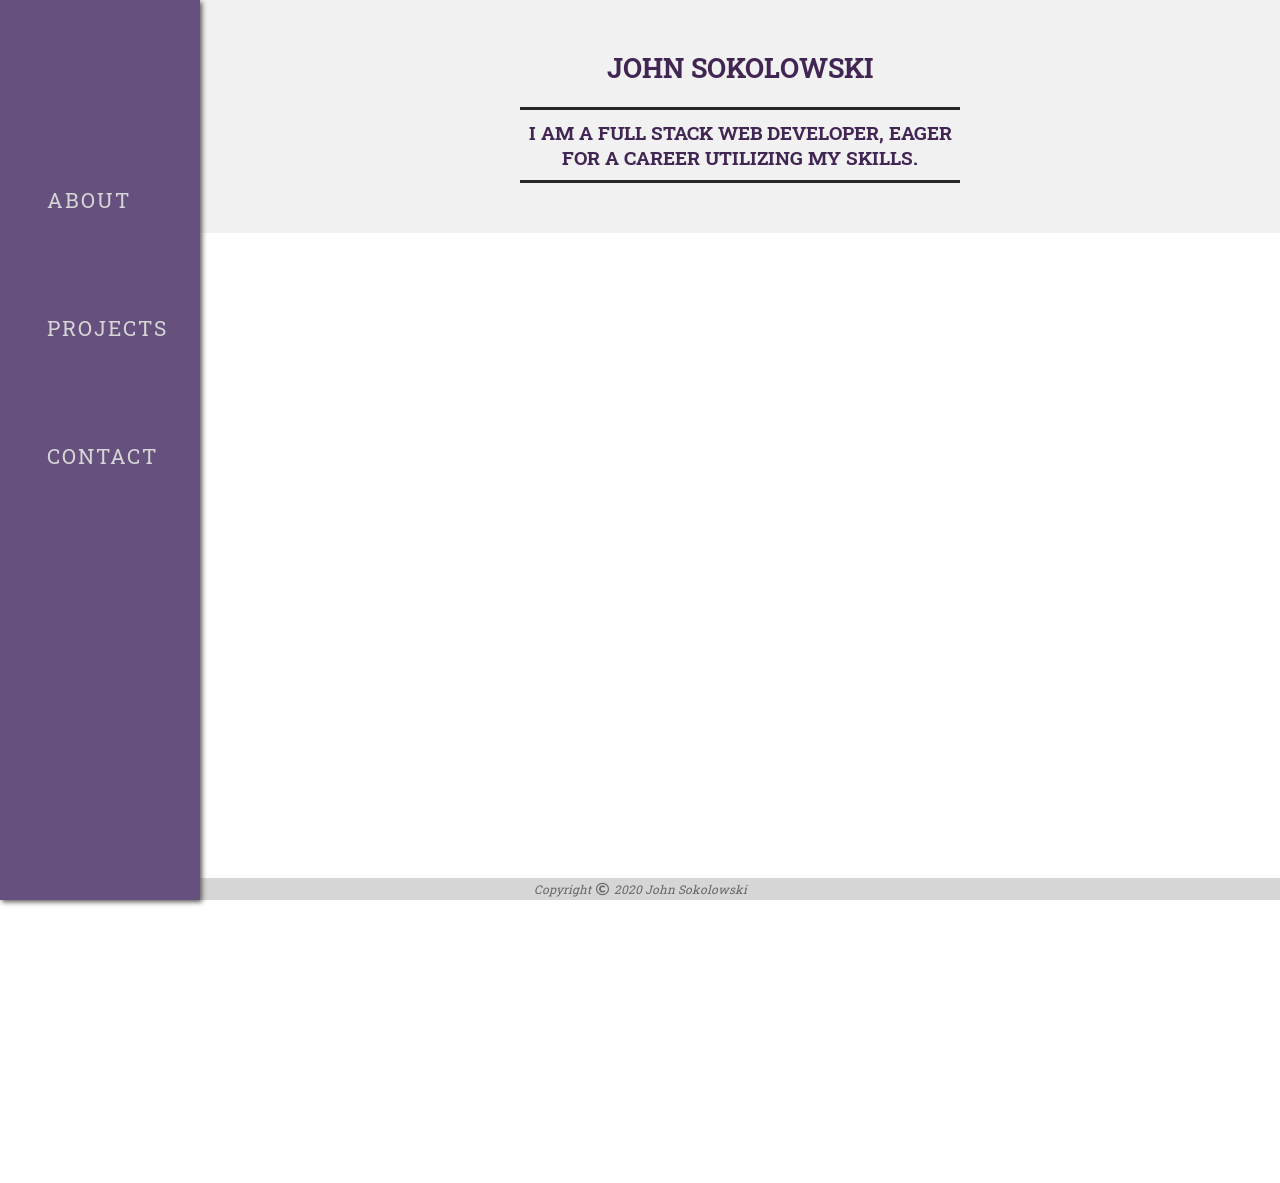
==== index.html @ 714c9d9a "fixed spelling error" ====
<!DOCTYPE html>
<html lang="en">
    <head>
        <title>Portfolio</title>
        <meta name="description" content="Online Portfolio for John Sokolowski">
        <meta name="viewport" content="width=device-width, initial-scale=1.0, maximum-scale=1.0, user-scalable=0">
        <link rel="stylesheet" type="text/css" href="main.css">
        <link href="https://fonts.googleapis.com/css?family=Roboto+Slab&display=swap" rel="stylesheet">
        <link rel='stylesheet' href='https://use.fontawesome.com/releases/v5.7.0/css/all.css' integrity='sha384-lZN37f5QGtY3VHgisS14W3ExzMWZxybE1SJSEsQp9S+oqd12jhcu+A56Ebc1zFSJ' crossorigin='anonymous'>
        <link rel="apple-touch-icon" sizes="180x180" href="./image/apple-touch-icon.png?v=OmKOA2GEWY">
        <link rel="icon" type="image/png" sizes="32x32" href="./image/favicon-32x32.png?v=OmKOA2GEWY">
        <link rel="icon" type="image/png" sizes="16x16" href="./image/favicon-16x16.png?v=OmKOA2GEWY">
        <link rel="manifest" href="./image/site.webmanifest?v=OmKOA2GEWY">
        <link rel="mask-icon" href="./image/safari-pinned-tab.svg?v=OmKOA2GEWY" color="#4d236c">
        <link rel="shortcut icon" href="./image/favicon.ico?v=OmKOA2GEWY">
        
        <meta name="msapplication-TileColor" content="#4d236c">
        <script src="https://code.jquery.com/jquery-3.4.1.min.js"></script>
        <script src="script.js"></script>
    </head>

    <body>
        <nav class="navList">
                <ul>
                   <li><a href="javascript:;" id="about">About</a></li>
                    <li><a href="javascript:;" id="projects">Projects</a></li>
                    <li><a href="javascript:;" id="contact">Contact</a></li>
                </ul>
            </nav>
        <div class="graySpace"></div>             
        <section class="header">
        <header class="headerContent">
            <h1 class="name">John Sokolowski </h1>
            <div class="headOutline">
            <span class="headline">I am a full stack web developer, eager for a career utilizing my skills.</span>
            </div>   
        </header>
    </section>

    
        <main class="displayedContent">
            <section class="about">
                <p>
                        My name is John, and I am based out of Missouri. 
                </p>
            
                <p>My favorite part of web development is the styling, because I enjoy creating a pleasing aesthetic. I also look forward to collaborating on a team with other web developers so that I can learn from them and create even better projects.
                </p>
                    
                <p>
                    Outside of coding, I enjoy reading, creative writing, playing video games, listening to music, and spending time with my friends. In addition to being a programmer, I hope
                    to also one day be a published author. 
                </p>
                
                <p>
                    I have recently started <a class="blogLink" href="https://john-sokolowski.weebly.com/" target="_blank">a new blog</a>, if that interests you.
                </p>
            </section>
    
        </main>

        <div class="space"></div>
        <footer class="footer">Copyright <i class="far fa-copyright"></i>2020 John Sokolowski</footer>
    </body>
</html>
---- main.css ----
*{
    box-sizing: border-box;

}

body{
    margin: 0px;
}

.blogLink{
    color: rgb(63, 35, 82);
    font-weight: bold;
    text-decoration: none;
}
.blogLink:hover{
    text-decoration: underline;
}

footer{
    display: flex;
    justify-content: center;
    font-family: 'Roboto Slab', sans-serif;
    font-size: 9pt;
    color: rgb(104, 104, 104);
    font-style: italic;
}

.footer{
    position: fixed;
    bottom: 0;
    background-color: rgb(214, 214, 214);
    width: 100%;
    padding: 3px;
    
    
}

.fa-copyright{
    color: rgb(104, 104, 104);
    font-size: 10pt;
    padding-right: 5px;
    padding-left: 5px;
    padding-top: 2px;
    
}
.fa-copyright:hover{
    color: rgb(104, 104, 104);
}

.about{
    line-height: 160%;
}

.space{
    height: 100px;
}

i{
    font-size: 32px;
   color: rgb(63, 35, 82);
    
}
i a{
    text-align: center;
    
}
i:hover{
    color: rgb(101, 80, 126);
}

.contact{
    margin-bottom: 55px;
    line-height: 140%;
}

.icons{
   margin-left: 50px;
   margin-top: 20px;
    
}

.contactForm{
    margin-top: 30px;
    padding-top: 30px;
    padding-left: 20px;
    width: 300px;
    margin-left: auto;
    margin-right: auto;
    text-align: initial;
    background-color: rgb(101, 80, 126);
    border: none;
    box-shadow: 2px 2px 5px rgb(88, 88, 88);
    -webkit-box-shadow: 2px 2px 5px rgb(88, 88, 88);
    -moz-box-shadow: 2px 2px 5px rgb(88, 88, 88);
    
    padding-bottom: 20px;
}

.button{
    text-align: center;
}
button{
    border: none;
    text-transform: uppercase;
    font-family: 'Roboto Slab', serif;
    background-color: rgb(63, 35, 82);
    color: rgb(214, 214, 214);
    width: 70%;
    height: 40px;
    margin-right: 20px;
    font-size: 14pt;
    box-sizing: border-box;
    
    margin-bottom: 10px;
}

button:hover{
    cursor: pointer;
    background-color: rgb(80, 46, 104)
}

label{
    color: rgb(214, 214, 214);
    font-family: 'Roboto Slab', serif;
    font-size: 11pt;
}
input, textarea{
    margin-top: 10px;
    background-color: rgb(214, 214, 214);
    display: block;
    resize: none;
    border-radius: 3px;
    border: 2px solid rgba(63, 35, 82, 0.842);
    width: 95%;
    margin-bottom: 20px;
    font-size: 11pt;
    
    padding: 5px;
}

.formLabel{
    display: block;

}



.projectDescription{
   padding-left: 30px;
   padding-right: 30px;
   line-height: 160%;
    margin-bottom: 25px;
}

.projectInfo{
    border-top: 2px solid rgb(63, 35, 82);
    border-bottom: 2px solid rgb(63, 35, 82);
    margin-bottom: 120px;
    margin-top: 50px;
    padding-bottom: 30px;
    padding-top: 20px;
}

.projectLinks{
    margin-top: 10px;
    word-spacing: 40px;
    margin-bottom: 10px;
}
.projectLinks a{
    text-decoration: none;
    text-transform: initial;
    color: rgb(214, 214, 214);
    font-size: 14pt;
    background-color: rgb(63, 35, 82);
    padding: 8px;
    text-transform: uppercase;
    font-family: 'Roboto Slab', serif;
    
}

.projectLinks a:hover{
    
    background-color: rgb(101, 80, 126)
    
}

.about, .projectDescription, .contact{
    text-align: initial;
}

.projectName{
    font-family: 'Roboto Slab', serif;
    text-transform: uppercase;
}

.utilize{
    color: rgb(63, 35, 82);
    text-transform: uppercase;
}

.projectPic{
    margin-left: auto;
    margin-right: auto;
    box-shadow: 2px 2px 5px rgb(88, 88, 88);
    -webkit-box-shadow: 2px 2px 5px rgb(88, 88, 88);
    -moz-box-shadow: 2px 2px 5px rgb(88, 88, 88);
    
}

.space{
    height: 50px;
}



.navList{
    top: 0;
    bottom: 0;
    left: 0;
    right: 0;
    position: fixed;
    display: flex;
    justify-content: center;
    background-color: rgb(101, 80, 126);
    width: 100%;
    
    height: 60px;
    font-family: 'Roboto Slab', serif;
    text-transform: uppercase;
    word-spacing: 50px;
    padding-right: 30px;
    box-shadow: 2px 2px 5px rgb(88, 88, 88);
    -webkit-box-shadow: 2px 2px 5px rgb(88, 88, 88);
    -moz-box-shadow: 2px 2px 5px rgb(88, 88, 88);
    z-index:999;
}

li{
    list-style: none;
    display: inline-block;
}



li a {
    text-decoration: none;
    font-size: 12pt;
    color: rgb(214, 214, 214);
    letter-spacing: 2px;
    
}

li a:hover{
    border-bottom: 4px solid rgb(63, 35, 82);
}

li a:active{
    color: rgb(63, 35, 82);
    border-bottom: 4px solid rgb(214, 214, 214);
}

.headerContent{
    margin-top: 100px;
    font-family: 'Roboto Slab', serif;
    color: rgb(63, 35, 82);
    text-transform: uppercase;
    text-align: center;
    
    
}

body{
    margin: 0px;
}


.header{
    width: 100%;
    background-color: rgb(241, 241, 241);
    padding-bottom: 50px;
    
}
.graySpace{
    height: 1000px;
    background-color: rgb(241, 241, 241);
    margin-bottom: -100px;
    margin-top: -900px;
}
.name{
    font-size: 18pt;
}

.headline{
    font-size: 12pt;
    font-weight: bold;
    
}

.headOutline{
    border-top: solid rgb(37, 37, 37) 3px;
    border-bottom: solid rgb(37, 37, 37) 3px;
    padding-top: 10px;
    padding-bottom: 10px;
}

.displayedContent{
    font-family: 'Roboto ', sans-serif;
    width: 92%;
    margin-top: 100px;
    margin-left: auto;
    margin-right: auto;
    color: rgb(37, 37, 37);
    word-spacing: 2px;
    letter-spacing: 1px;
    text-align: center;
}

@media only screen and (min-width: 870px){
    .headerContent{
        width: 640px;
        margin-left: auto;
        margin-right: auto;
    }
    .projectPic{
        width: 770px;
    }
    .projectDescription{
        font-size: 13pt;
    }
    .projectLinks a{
        font-size: 16pt;
    }
    
}



@media only screen and (max-width: 870px){
    .headerContent{
        width: 60%;
        margin-left: auto;
        margin-right: auto;
    }
    .projectPic{
        width: 100%;
    }
}

@media only screen and (min-width: 600px){
    .contactForm{
        width: 530px;
        margin-bottom: 60px;
    }
    i{
        font-size: 42px;
    }
    .icons{
        letter-spacing: 60px;
    }
    textarea{
        height: 120px;
    }
    

}

@media only screen and (max-width: 600px){
    .headline{
        display: none;
    }
    .headOutline{
        display: none;
    }
    .graySpace{
        margin-top: 0px;
        height: 80px;
        
    }
    label{
        font-size: 10pt;
    }
    input, textarea{
        font-size: 10pt;
    }
    textarea{
        height: 60px;
    }
    button{
        font-size: 12pt;
    }

    footer{
        font-size: 8pt;
        
    }

    .navList{
        word-spacing: 10px;
    }
    li a {
        font-size: 10pt;
        letter-spacing: initial;
    }
    .headerContent{
        width: 80%;
    }
    .name{
        text-decoration: underline;
        position: absolute;
        margin-left: auto;
        margin-right: auto;
        margin-bottom: 10px;
        margin-top: 75px;
        font-size: 17pt;
        top: 0; left: 0; bottom: 0; right: 0;
        height: 40px;
    }
    .headline{
        font-size: 11pt;
    }
    .displayedContent{
        font-size: 11pt;
        margin-top: 30px;
    }
    .projectName{
        font-size: 13pt;
    }
    .projectLinks a{
        font-size: 12pt;
        
    }

    .projectLinks{
        margin-bottom: 20px;
    }

    .projectDescription{
        
        padding-right: 0;
        padding-left: 5px;
        margin-bottom: 30px;
    }
   
    .contactForm{
        width: 100%;
        padding-top: 10px;
    }
    button{
        font-size: 11pt;
    }
    .projectInfo{
        padding: 0;
        margin-bottom: 80px;
    }
    .icons{
        margin-left: 15px;
        margin-top: 80px;
        letter-spacing: 30px;
    }
    i{
        font-size: 29pt
    }
}


@media only screen and (min-width: 1100px){
    .projectPic{
        width: 95%;
    }
    .displayedContent{
        width: 1000px;
        font-size: 14pt;
    }
    .navList{
        position: fixed;
        left: 0;
        height: 100%;
        background-color: rgb(101, 80, 126);
        box-shadow: 2px 2px 5px rgb(88, 88, 88);
        -webkit-box-shadow: 2px 2px 5px rgb(88, 88, 88);
        -moz-box-shadow: 2px 2px 5px rgb(88, 88, 88);
        width: 200px;
        
    }
    
    li{
        margin-top: 100px;
        margin-left: 25px;
    }
    
    li a {
        font-size: 16pt;
        margin-right: 20px;
        padding: 5px;
        
    }
    
    ul{
        position: absolute;
        top: 70px;
        
    }
    
    li a:hover{
        border-bottom: none;
        background-color: rgb(63, 35, 82);
        
    }
    
    li a:active{
        color: rgb(63, 35, 82);
        background-color: rgb(214, 214, 214);
    }

    .headerContent{
        margin-top: 50px;
    }

    .displayedContent, .headerContent{
        padding-left: 200px;
    }
    .name{
        font-size: 20pt;
    }
    .headline{
        font-size: 14pt;
    }
    .projectName{
        font-size: 18pt;
    }

    
}

@media only screen and (min-width: 1400px){
    .projectPic{
        width: 100%;
    }
    .about{
        width: 1000px;
        margin-left: -50px;
    }
    
    .displayedContent{
        width: 1000px;
    }
    .headerContent{
        width: 820px;
    }
    .name{
        font-size: 28pt;
    }
    .headline{
        font-size: 18pt;
    }
}
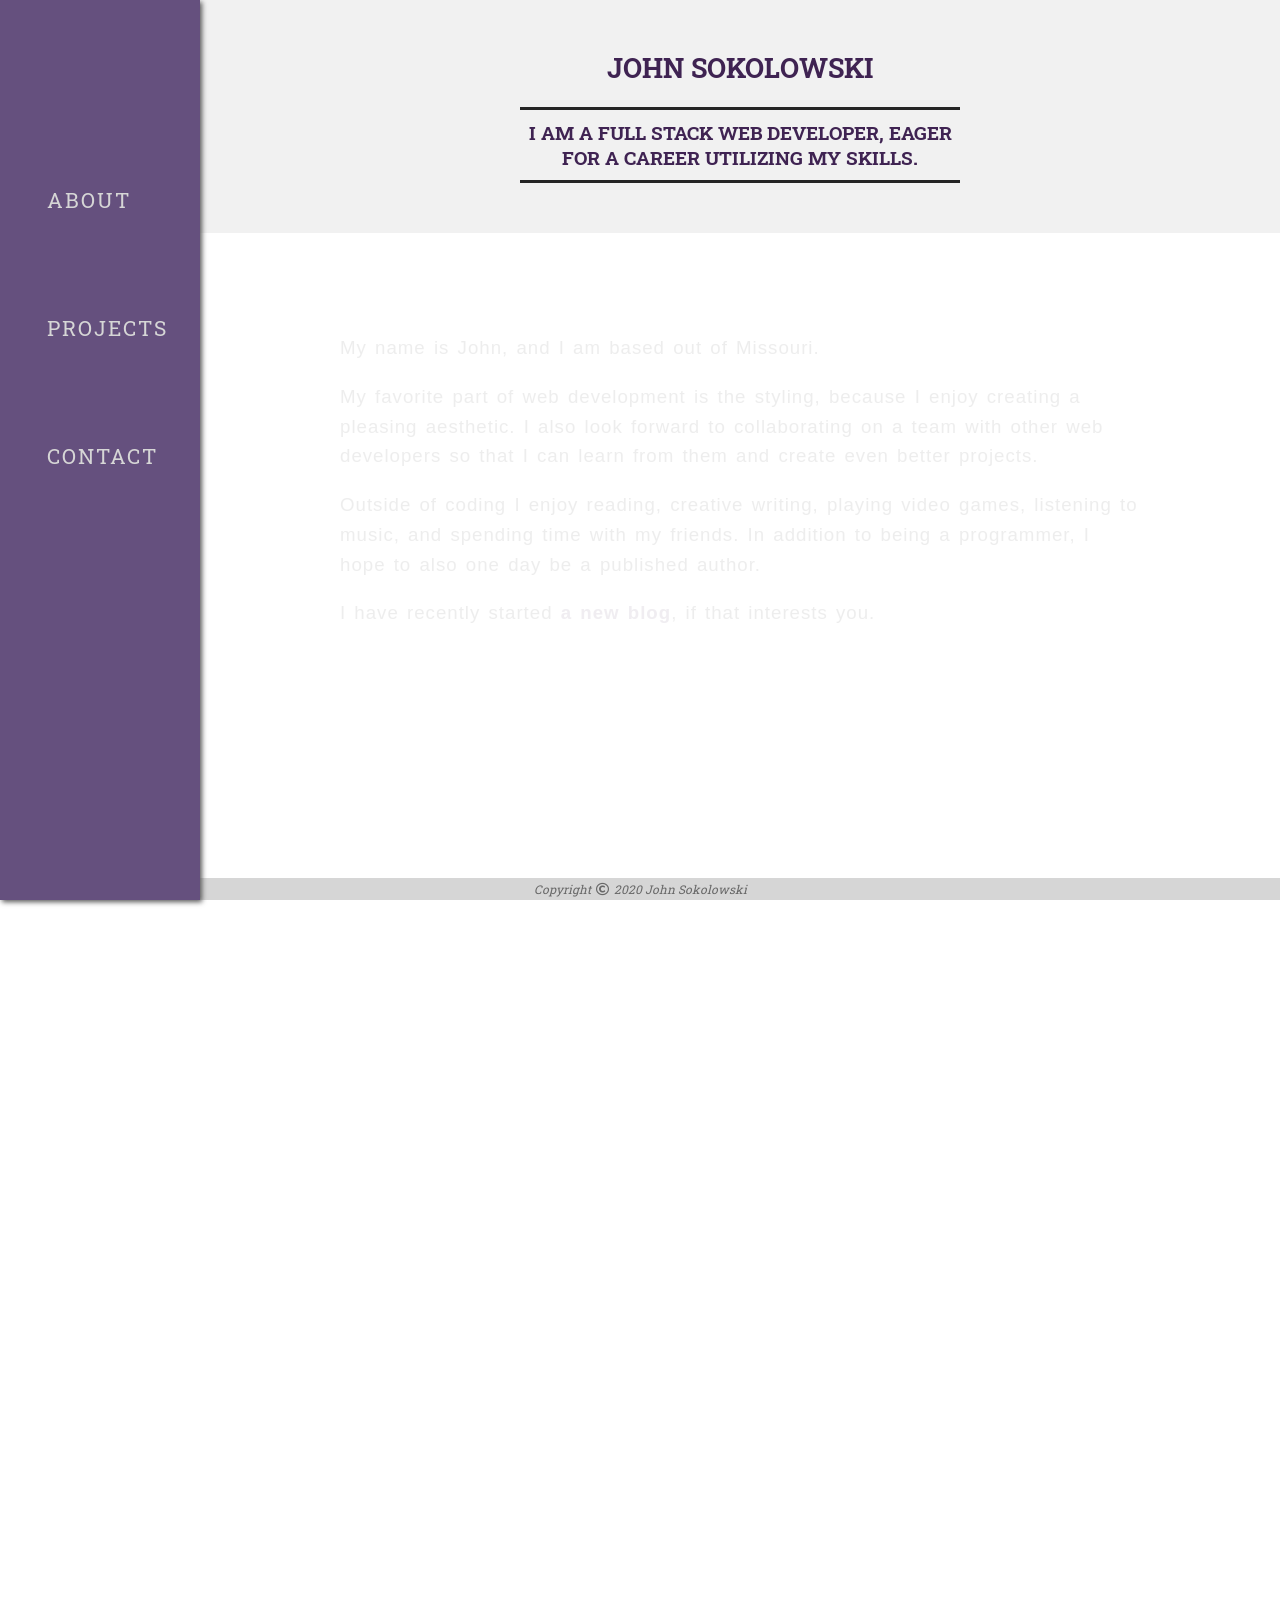
==== commit bf6b011b: "typo fix" ====
--- a/index.html
+++ b/index.html
@@ -48,7 +48,7 @@
                 </p>
                     
                 <p>
-                    Outside of coding, I enjoy reading, creative writing, playing video games, listening to music, and spending time with my friends. In addition to being a programmer, I hope
+                    Outside of coding I enjoy reading, creative writing, playing video games, listening to music, and spending time with my friends. In addition to being a programmer, I hope
                     to also one day be a published author. 
                 </p>
                 
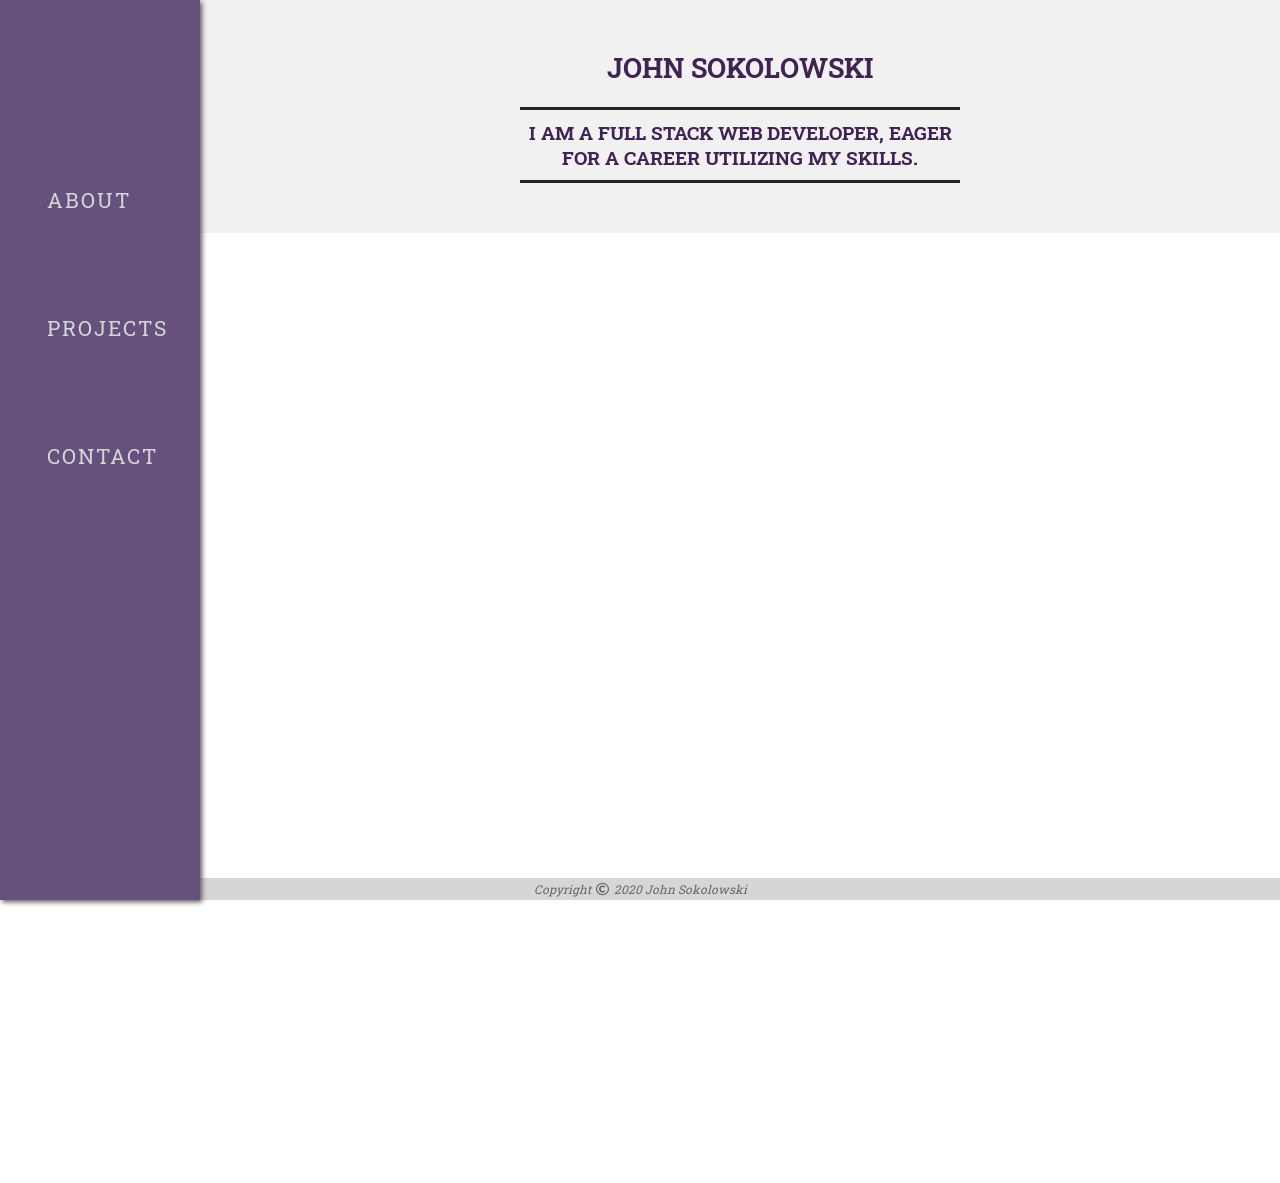
==== commit 6c336e36: "typos" ====
--- a/index.html
+++ b/index.html
@@ -44,11 +44,11 @@
                         My name is John, and I am based out of Missouri. 
                 </p>
             
-                <p>My favorite part of web development is the styling, because I enjoy creating a pleasing aesthetic. I also look forward to collaborating on a team with other web developers so that I can learn from them and create even better projects.
+                <p>My favorite part of web development is the styling because I enjoy creating a pleasing aesthetic. I also look forward to collaborating on a team with other web developers so that I can learn from them and create even better projects.
                 </p>
                     
                 <p>
-                    Outside of coding I enjoy reading, creative writing, playing video games, listening to music, and spending time with my friends. In addition to being a programmer, I hope
+                    Outside of coding, I enjoy reading, creative writing, playing video games, listening to music, and spending time with my friends. In addition to being a programmer, I hope
                     to also one day be a published author. 
                 </p>
                 
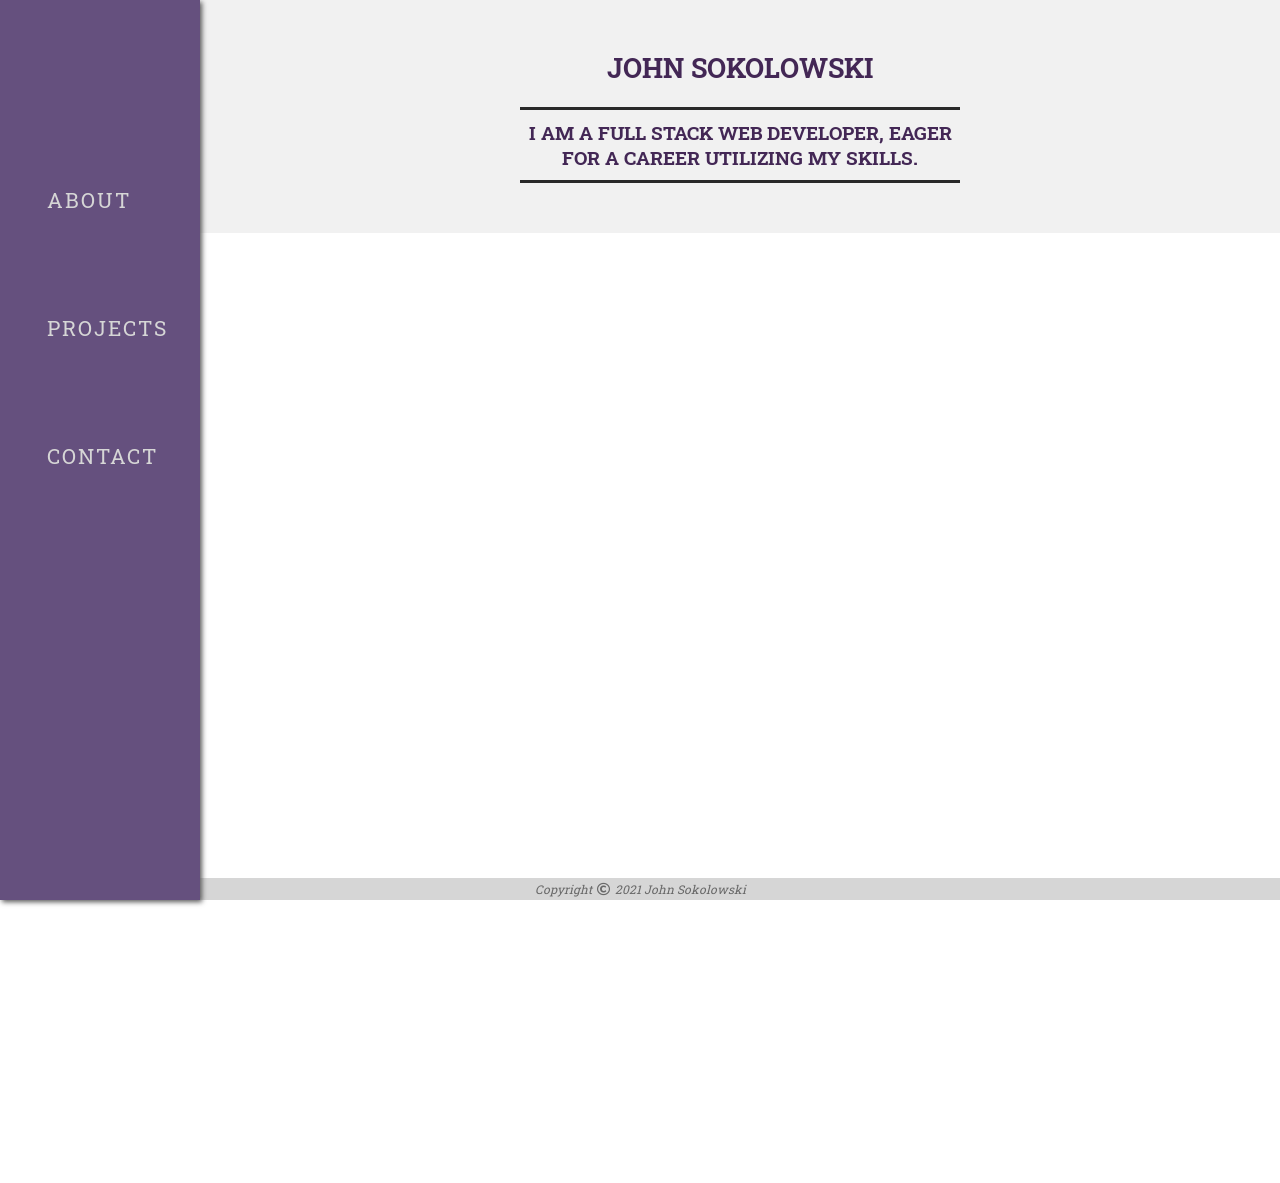
==== commit 93c840cf: "removed abandoned project and made some tweaks" ====
--- a/index.html
+++ b/index.html
@@ -60,6 +60,6 @@
         </main>
 
         <div class="space"></div>
-        <footer class="footer">Copyright <i class="far fa-copyright"></i>2020 John Sokolowski</footer>
+        <footer class="footer">Copyright <i class="far fa-copyright"></i>2021 John Sokolowski</footer>
     </body>
 </html>
--- a/main.css
+++ b/main.css
@@ -49,6 +49,7 @@
 
 .about{
     line-height: 160%;
+    margin-top: 50px;
 }
 
 .space{
@@ -306,7 +307,7 @@
 .displayedContent{
     font-family: 'Roboto ', sans-serif;
     width: 92%;
-    margin-top: 100px;
+    margin-top: 30px;
     margin-left: auto;
     margin-right: auto;
     color: rgb(37, 37, 37);
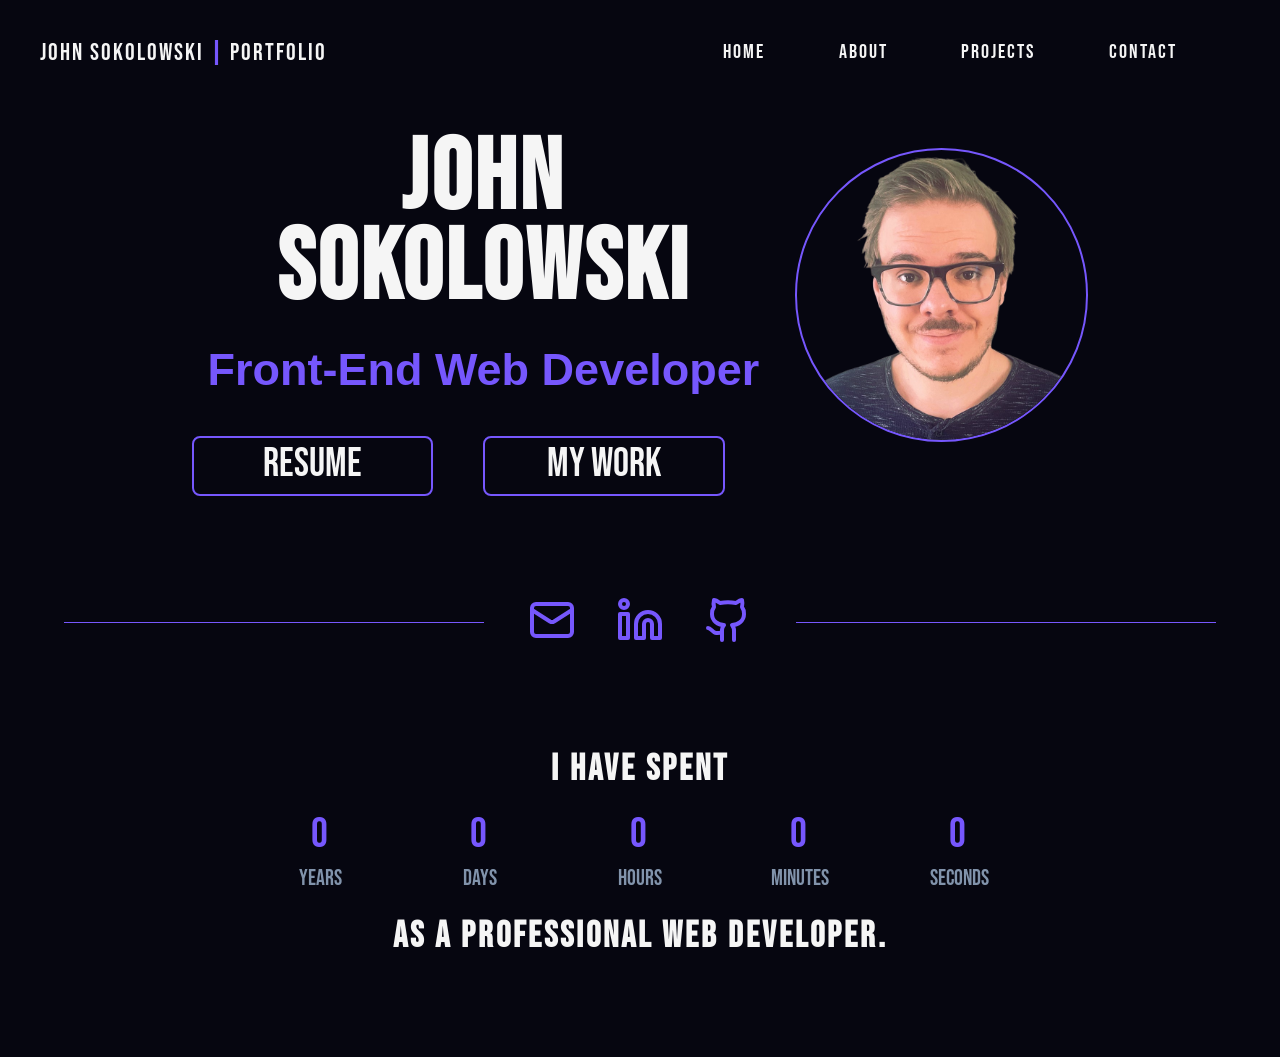
==== commit b3dae62d: "portfolio site finished" ====
--- a/index.html
+++ b/index.html
@@ -1,65 +1,216 @@
-<!DOCTYPE html>
+<!doctype html>
 <html lang="en">
-    <head>
-        <title>Portfolio</title>
-        <meta name="description" content="Online Portfolio for John Sokolowski">
-        <meta name="viewport" content="width=device-width, initial-scale=1.0, maximum-scale=1.0, user-scalable=0">
-        <link rel="stylesheet" type="text/css" href="main.css">
-        <link href="https://fonts.googleapis.com/css?family=Roboto+Slab&display=swap" rel="stylesheet">
-        <link rel='stylesheet' href='https://use.fontawesome.com/releases/v5.7.0/css/all.css' integrity='sha384-lZN37f5QGtY3VHgisS14W3ExzMWZxybE1SJSEsQp9S+oqd12jhcu+A56Ebc1zFSJ' crossorigin='anonymous'>
-        <link rel="apple-touch-icon" sizes="180x180" href="./image/apple-touch-icon.png?v=OmKOA2GEWY">
-        <link rel="icon" type="image/png" sizes="32x32" href="./image/favicon-32x32.png?v=OmKOA2GEWY">
-        <link rel="icon" type="image/png" sizes="16x16" href="./image/favicon-16x16.png?v=OmKOA2GEWY">
-        <link rel="manifest" href="./image/site.webmanifest?v=OmKOA2GEWY">
-        <link rel="mask-icon" href="./image/safari-pinned-tab.svg?v=OmKOA2GEWY" color="#4d236c">
-        <link rel="shortcut icon" href="./image/favicon.ico?v=OmKOA2GEWY">
-        
-        <meta name="msapplication-TileColor" content="#4d236c">
-        <script src="https://code.jquery.com/jquery-3.4.1.min.js"></script>
-        <script src="script.js"></script>
-    </head>
+  <head>
+    <title>Portfolio</title>
+    <meta name="description" content="Online Portfolio for John Sokolowski" />
+    <meta name="viewport" content="width=device-width, initial-scale=1.0" />
+    <link rel="stylesheet" type="text/css" href="main.css" />
+    <script src="https://code.jquery.com/jquery-3.4.1.min.js"></script>
+    <script src="script.js"></script>
+    <link rel="preconnect" href="https://fonts.googleapis.com" />
+    <link rel="preconnect" href="https://fonts.gstatic.com" crossorigin />
+    <link
+      href="https://fonts.googleapis.com/css2?family=Bebas+Neue&display=swap"
+      rel="stylesheet"
+    />
+    <link
+      rel="stylesheet"
+      href="https://use.fontawesome.com/releases/v5.7.0/css/all.css"
+      integrity="sha384-lZN37f5QGtY3VHgisS14W3ExzMWZxybE1SJSEsQp9S+oqd12jhcu+A56Ebc1zFSJ"
+      crossorigin="anonymous"
+    />
+    <link
+      rel="icon"
+      type="image/png"
+      href="/images/favicon-96x96.png"
+      sizes="96x96"
+    />
+    <link rel="icon" type="image/svg+xml" href="/images/favicon.svg" />
+    <link rel="shortcut icon" href="/images/favicon.ico" />
+    <link
+      rel="apple-touch-icon"
+      sizes="180x180"
+      href="/images/apple-touch-icon.png"
+    />
+    <meta name="apple-mobile-web-app-title" content="Portfolio" />
+    <link rel="manifest" href="/images/site.webmanifest" />
+  </head>
 
-    <body>
-        <nav class="navList">
-                <ul>
-                   <li><a href="javascript:;" id="about">About</a></li>
-                    <li><a href="javascript:;" id="projects">Projects</a></li>
-                    <li><a href="javascript:;" id="contact">Contact</a></li>
-                </ul>
-            </nav>
-        <div class="graySpace"></div>             
-        <section class="header">
-        <header class="headerContent">
-            <h1 class="name">John Sokolowski </h1>
-            <div class="headOutline">
-            <span class="headline">I am a full stack web developer, eager for a career utilizing my skills.</span>
-            </div>   
-        </header>
-    </section>
-
-    
-        <main class="displayedContent">
-            <section class="about">
-                <p>
-                        My name is John, and I am based out of Missouri. 
-                </p>
-            
-                <p>My favorite part of web development is the styling because I enjoy creating a pleasing aesthetic. I also look forward to collaborating on a team with other web developers so that I can learn from them and create even better projects.
-                </p>
-                    
-                <p>
-                    Outside of coding, I enjoy reading, creative writing, playing video games, listening to music, and spending time with my friends. In addition to being a programmer, I hope
-                    to also one day be a published author. 
-                </p>
-                
-                <p>
-                    I have recently started <a class="blogLink" href="https://john-sokolowski.weebly.com/" target="_blank">a new blog</a>, if that interests you.
-                </p>
-            </section>
-    
-        </main>
-
-        <div class="space"></div>
-        <footer class="footer">Copyright <i class="far fa-copyright"></i>2021 John Sokolowski</footer>
-    </body>
-</html>+  <body>
+    <header>
+      <div class="header-content">
+        <a href="/"
+          ><p id="header-name">
+            John Sokolowski <span id="header-name-divider">|</span> Portfolio
+          </p></a
+        >
+        <nav class="nav-container">
+          <div id="hamburger-nav">
+            <span></span>
+            <span></span>
+            <span></span>
+            <span></span>
+          </div>
+          <ul class="nav-list">
+            <li class="header-list-item">
+              <a class="header-link" href="/">Home</a>
+            </li>
+            <li class="header-list-item">
+              <a class="header-link" href="/about/">About</a>
+            </li>
+            <li class="header-list-item">
+              <a class="header-link" href="/projects/">Projects</a>
+            </li>
+            <li class="header-list-item">
+              <a class="header-link" href="/contact/">Contact</a>
+            </li>
+          </ul>
+        </nav>
+      </div>
+      <nav>
+        <ul class="mobile-nav nav-list">
+          <li class="header-list-item">
+            <a class="header-link" href="/">Home</a>
+          </li>
+          <li class="header-list-item">
+            <a class="header-link" href="/about/">About</a>
+          </li>
+          <li class="header-list-item">
+            <a class="header-link" href="/projects/">Projects</a>
+          </li>
+          <li class="header-list-item">
+            <a class="header-link" href="/contact/">Contact</a>
+          </li>
+        </ul>
+      </nav>
+    </header>
+    <main>
+      <div class="home-content">
+        <div>
+          <h1 class="home-name">John Sokolowski</h1>
+          <h2 class="home-title">
+            <span class="home-fe">Front-End Web Developer</span>
+          </h2>
+          <div class="button-container">
+            <a
+              href="https://drive.google.com/file/d/1Q76J1u1hxGX0HlvngZJJgSnPJRHOSLiy/view"
+              target="_blank"
+              class="home-button resume"
+              ><span>Resume</span></a
+            >
+            <a href="/projects/" class="home-button my-work"
+              ><span>My Work</span></a
+            >
+          </div>
+        </div>
+        <div class="img-container">
+          <img
+            class="my-portrait"
+            src="./images/my-portrait.jpeg"
+            alt="Portrait of John Sokolowski"
+          />
+        </div>
+      </div>
+      <div class="social-divider">
+        <div class="divider-line"></div>
+        <div>
+          <a
+            class="social-link"
+            href="mailto:johndsoko@outlook.com"
+            aria-label="Email"
+          >
+            <svg
+              xmlns="http://www.w3.org/2000/svg"
+              width="24"
+              height="24"
+              viewBox="0 0 24 24"
+              fill="none"
+              stroke="currentColor"
+              stroke-width="2"
+              stroke-linecap="round"
+              stroke-linejoin="round"
+              class="lucide lucide-mail h-6 w-6 social-icon"
+              aria-hidden="true"
+            >
+              <path d="m22 7-8.991 5.727a2 2 0 0 1-2.009 0L2 7"></path>
+              <rect x="2" y="4" width="20" height="16" rx="2"></rect></svg></a
+          ><a
+            class="social-link"
+            href="https://www.linkedin.com/in/john-sokolowski/"
+            rel="noreferrer"
+            target="_blank"
+            aria-label="LinkedIn"
+            ><svg
+              xmlns="http://www.w3.org/2000/svg"
+              width="24"
+              height="24"
+              viewBox="0 0 24 24"
+              fill="none"
+              stroke="currentColor"
+              stroke-width="2"
+              stroke-linecap="round"
+              stroke-linejoin="round"
+              class="lucide lucide-linkedin h-6 w-6 social-icon"
+              aria-hidden="true"
+            >
+              <path
+                d="M16 8a6 6 0 0 1 6 6v7h-4v-7a2 2 0 0 0-2-2 2 2 0 0 0-2 2v7h-4v-7a6 6 0 0 1 6-6z"
+              ></path>
+              <rect width="4" height="12" x="2" y="9"></rect>
+              <circle cx="4" cy="4" r="2"></circle></svg></a
+          ><a
+            class="social-link"
+            href="https://github.com/jdsoko"
+            rel="noreferrer"
+            target="_blank"
+            aria-label="GitHub"
+            ><svg
+              xmlns="http://www.w3.org/2000/svg"
+              width="24"
+              height="24"
+              viewBox="0 0 24 24"
+              fill="none"
+              stroke="currentColor"
+              stroke-width="2"
+              stroke-linecap="round"
+              stroke-linejoin="round"
+              class="lucide lucide-github h-6 w-6 social-icon"
+              aria-hidden="true"
+            >
+              <path
+                d="M15 22v-4a4.8 4.8 0 0 0-1-3.5c3 0 6-2 6-5.5.08-1.25-.27-2.48-1-3.5.28-1.15.28-2.35 0-3.5 0 0-1 0-3 1.5-2.64-.5-5.36-.5-8 0C6 2 5 2 5 2c-.3 1.15-.3 2.35 0 3.5A5.403 5.403 0 0 0 4 9c0 3.5 3 5.5 6 5.5-.39.49-.68 1.05-.85 1.65-.17.6-.22 1.23-.15 1.85v4"
+              ></path>
+              <path d="M9 18c-4.51 2-5-2-7-2"></path></svg
+          ></a>
+        </div>
+        <div class="divider-line"></div>
+      </div>
+      <div class="experience-container">
+        <h2 class="home-subtitle">I have spent</h2>
+        <div class="countup" id="experience-count">
+          <div class="counter-item">
+            <p class="years count-num">0</p>
+            <p class="time-years count-word">years</p>
+          </div>
+          <div class="counter-item">
+            <p class="days count-num">0</p>
+            <p class="time-days count-word">days</p>
+          </div>
+          <div class="counter-item">
+            <p class="hours count-num">0</p>
+            <p class="time-hours count-word">hours</p>
+          </div>
+          <div class="counter-item">
+            <p class="minutes count-num">0</p>
+            <p class="time-minutes count-word">minutes</p>
+          </div>
+          <div class="counter-item">
+            <p class="seconds count-num">0</p>
+            <p class="time-seconds count-word">seconds</p>
+          </div>
+        </div>
+        <h2 class="home-subtitle">as a professional web developer.</h2>
+      </div>
+    </main>
+  </body>
+</html>
--- a/main.css
+++ b/main.css
@@ -1,557 +1,1163 @@
-*{
-    box-sizing: border-box;
-
-}
-
-body{
-    margin: 0px;
-}
-
-.blogLink{
-    color: rgb(63, 35, 82);
-    font-weight: bold;
-    text-decoration: none;
-}
-.blogLink:hover{
-    text-decoration: underline;
-}
-
-footer{
+* {
+  box-sizing: border-box;
+}
+
+body {
+  margin: 0px;
+  background-color: #060610;
+}
+
+main {
+  padding-bottom: 4rem;
+}
+
+li {
+  list-style: none;
+}
+
+a {
+  text-decoration: none;
+}
+
+a:visited,
+a:link {
+  color: whitesmoke;
+}
+
+li:hover {
+  cursor: pointer;
+}
+
+p {
+  margin-top: 0;
+  margin-bottom: 0;
+  color: whitesmoke;
+}
+
+#header-name {
+  padding-left: 20px;
+  color: whitesmoke;
+  font-size: 24px;
+}
+
+.header-content {
+  margin-top: 20px;
+  display: flex;
+  justify-content: space-between;
+  align-items: center;
+  font-family: "Bebas Neue", serif;
+  letter-spacing: 2px;
+}
+
+.nav-list {
+  color: whitesmoke;
+  font-size: 20px;
+  display: none;
+  font-family: "Bebas Neue", serif;
+}
+
+.nav-container {
+  margin-right: 30px;
+  margin-left: 10px;
+}
+
+#header-name-divider {
+  color: #7657fd;
+  font-weight: bolder;
+}
+
+.home-content {
+  color: #313131;
+  font-family: "Gill Sans", "Gill Sans MT", Calibri, "Trebuchet MS", sans-serif;
+  width: 100%;
+  display: flex;
+  justify-content: center;
+  margin-top: 50px;
+  margin-bottom: 100px;
+  margin-left: auto;
+  margin-right: auto;
+  flex-direction: column-reverse;
+  align-items: center;
+  text-align: center;
+}
+
+.home-name {
+  font-size: 60px;
+  color: whitesmoke;
+  font-family: "Bebas Neue", serif;
+  letter-spacing: 3px;
+  margin-bottom: 0px;
+  margin-top: 0px;
+}
+
+.home-subtitle {
+  font-size: 30px;
+  margin-top: 5px;
+  margin-bottom: 5px;
+  font-family: "Bebas Neue", serif;
+  color: whitesmoke;
+  padding-left: 8px;
+  padding-right: 8px;
+}
+
+.home-fe {
+  color: #7657fd;
+  font-size: 36px;
+}
+
+.countup {
+  font-size: 17px;
+  font-family: "Bebas Neue", serif;
+  display: grid;
+  grid-template-columns: repeat(3, 1fr);
+  justify-items: center;
+  gap: 2rem 1rem;
+  margin-top: 15px;
+  margin-bottom: 20px;
+}
+.count-num {
+  font-size: 42px;
+  color: #7657fd;
+  margin-bottom: 5px;
+}
+
+.count-word {
+  color: #8193ab;
+  letter-spacing: normal;
+}
+
+i {
+  font-size: 45px;
+  color: #6c49a3;
+}
+
+i:hover {
+  color: #34185a;
+}
+
+.icons {
+  margin-top: 30px;
+}
+
+.icon-link {
+  margin-right: 40px;
+}
+
+.home-button {
+  height: 60px;
+  width: 220px;
+  font-size: 40px;
+  color: whitesmoke;
+  border: 2px solid #7657fd;
+  border-radius: 8px;
+  background: none;
+  position: relative;
+  transition: all 0.35s;
+  font-family: "Bebas Neue", serif;
+}
+
+.home-button.resume {
+  background-color: #7657fd;
+  margin-bottom: 40px;
+}
+
+.home-button span {
+  position: relative;
+  z-index: 2;
+}
+
+.home-button:hover {
+  cursor: pointer;
+}
+
+.home-button:hover:after {
+  width: 100%;
+}
+
+.resume-button {
+  height: 60px;
+  width: 220px;
+  font-size: 36px;
+  color: whitesmoke;
+  border: 2px solid #7657fd;
+  border-radius: 14px;
+  margin-right: 50px;
+  background: none;
+}
+.resume-button:hover {
+  background-color: #7657fd;
+  color: whitesmoke;
+  cursor: pointer;
+}
+
+.my-work-button {
+  height: 60px;
+  width: 220px;
+  font-size: 36px;
+  color: whitesmoke;
+  border: 2px solid #7657fd;
+  border-radius: 14px;
+  margin-right: 50px;
+  background: none;
+}
+.my-work-button:hover {
+  background-color: #7657fd;
+  color: whitesmoke;
+  cursor: pointer;
+}
+
+.experience-container {
+  margin-left: auto;
+  margin-right: auto;
+  margin-top: 65px;
+  border-radius: 3px;
+  text-align: center;
+  letter-spacing: 3px;
+  border-radius: 55px;
+}
+
+.counter-item {
+  width: 90px;
+  text-align: center;
+  border-radius: 12px;
+  font-size: 22px;
+  padding: 3px;
+}
+
+#hamburger-nav {
+  width: 40px;
+  height: 45px;
+  position: relative;
+  -webkit-transform: rotate(0deg);
+  -moz-transform: rotate(0deg);
+  -o-transform: rotate(0deg);
+  transform: rotate(0deg);
+  -webkit-transition: 0.5s ease-in-out;
+  -moz-transition: 0.5s ease-in-out;
+  -o-transition: 0.5s ease-in-out;
+  transition: 0.5s ease-in-out;
+  cursor: pointer;
+}
+
+#hamburger-nav span {
+  display: block;
+  position: absolute;
+  height: 4px;
+  width: 100%;
+  background: whitesmoke;
+  border-radius: 9px;
+  opacity: 1;
+  left: 0;
+  -webkit-transform: rotate(0deg);
+  -moz-transform: rotate(0deg);
+  -o-transform: rotate(0deg);
+  transform: rotate(0deg);
+  -webkit-transition: 0.25s ease-in-out;
+  -moz-transition: 0.25s ease-in-out;
+  -o-transition: 0.25s ease-in-out;
+  transition: 0.25s ease-in-out;
+}
+
+#hamburger-nav span:nth-child(1) {
+  top: 5px;
+}
+
+#hamburger-nav span:nth-child(2),
+#hamburger-nav span:nth-child(3) {
+  top: 18px;
+}
+
+#hamburger-nav span:nth-child(4) {
+  top: 32px;
+}
+
+#hamburger-nav.open span:nth-child(1) {
+  top: 18px;
+  width: 0%;
+  left: 50%;
+}
+
+#hamburger-nav.open span:nth-child(2) {
+  -webkit-transform: rotate(45deg);
+  -moz-transform: rotate(45deg);
+  -o-transform: rotate(45deg);
+  transform: rotate(45deg);
+}
+
+#hamburger-nav.open span:nth-child(3) {
+  -webkit-transform: rotate(-45deg);
+  -moz-transform: rotate(-45deg);
+  -o-transform: rotate(-45deg);
+  transform: rotate(-45deg);
+}
+
+#hamburger-nav.open span:nth-child(4) {
+  top: 18px;
+  width: 0%;
+  left: 50%;
+}
+
+.mobile-nav {
+  display: flex;
+  flex-direction: column;
+  height: 0px;
+  overflow: hidden;
+  opacity: 0;
+  transform: translateY(-12px);
+  transition:
+    height 0.35s ease,
+    opacity 0.25s ease,
+    transform 0.3s ease;
+  justify-content: space-evenly;
+}
+.mobile-nav.nav-open {
+  padding-left: 0px;
+  height: 320px;
+  opacity: 1;
+  transform: translateY(0);
+}
+
+.nav-open li {
+  display: block;
+  position: relative;
+  width: 100%;
+  padding: 1.25rem 2rem 0;
+}
+
+.nav-open li::after {
+  content: "";
+  position: absolute;
+  left: 2rem;
+  right: 2rem;
+  bottom: -15px;
+  height: 1px;
+  background: #7657fd;
+}
+
+.social-divider {
+  display: flex;
+  align-items: center;
+  width: 90%;
+  margin: auto;
+}
+
+.divider-line {
+  flex: 1;
+  height: 1px;
+  background: #7657fd;
+}
+
+.social-icon {
+  color: #7657fd;
+  width: 3rem;
+  height: 3rem;
+}
+
+.social-link {
+  margin-left: 20px;
+  margin-right: 20px;
+}
+
+.home-title {
+  color: whitesmoke;
+  font-size: 30px;
+  font-family: sans-serif;
+  margin-bottom: 40px;
+}
+
+.img-container {
+  flex-shrink: 1;
+  min-width: 220px;
+  display: block;
+  width: 260px;
+}
+
+.my-portrait {
+  width: 100%;
+  height: auto;
+  display: block;
+  margin-bottom: 40px;
+  border-radius: 50%;
+  border: 2px solid #7657fd;
+}
+
+.button-container {
+  display: flex;
+  flex-direction: column;
+  align-items: center;
+}
+
+.button-container a {
+  padding-top: 2px;
+  width: 80%;
+}
+
+.header-link {
+  display: block;
+}
+
+.about-title {
+  color: whitesmoke;
+  font-size: 48px;
+  font-family: "Bebas Neue", serif;
+  text-align: center;
+  margin-bottom: 10px;
+  letter-spacing: 1.5px;
+}
+
+.about-body {
+  font-family: sans-serif;
+  font-size: 20px;
+  letter-spacing: 1px;
+  line-height: 1.5;
+  width: 80%;
+  margin-left: auto;
+  margin-right: auto;
+  max-width: 800px;
+}
+
+.about-text {
+  margin-bottom: 15px;
+}
+
+.about-name {
+  color: #7657fd;
+}
+
+.certificate {
+  padding: 5px 10px;
+}
+
+.scroll-strip {
+  font-size: 28px;
+  font-family: sans-serif;
+  max-width: 700px;
+  width: 80%;
+  margin-left: auto;
+  margin-right: auto;
+  overflow: hidden;
+  color: whitesmoke;
+  border-top: 1px solid #7657fd;
+  border-bottom: 1px solid #7657fd;
+  margin-bottom: 30px;
+  margin-top: 30px;
+  letter-spacing: 1.5px;
+}
+
+.scroll-track {
+  display: flex;
+  width: max-content;
+  animation: scroll-left 18s linear infinite;
+  padding-top: 5px;
+  padding-bottom: 5px;
+}
+
+.scroll-track span {
+  flex: 0 0 auto;
+  white-space: nowrap;
+  margin-right: 2rem;
+  font-family: "Bebas Neue", serif;
+}
+
+.about-card-container {
+  color: whitesmoke;
+  display: flex;
+  flex-direction: column;
+  justify-content: space-evenly;
+  font-size: 24px;
+  align-items: center;
+}
+
+.about-card {
+  font-family: sans-serif;
+  line-height: 1.5;
+  width: 90%;
+  max-width: 800px;
+  margin-left: auto;
+  margin-right: auto;
+  border: 2px solid #7657fd;
+  border-radius: 7px;
+  padding-bottom: 25px;
+  display: grid;
+  grid-template-columns: auto 1fr;
+  column-gap: 1.5rem;
+  padding-left: 20px;
+  padding-right: 20px;
+  margin-bottom: 40px;
+  margin-top: 40px;
+}
+
+.about-card-list {
+  padding-left: 0px;
+  margin-bottom: 0px;
+  font-size: 20px;
+
+  li {
+    list-style: circle;
+    line-height: 2;
+    cursor: initial;
+  }
+  li::marker {
+    color: #7657fd;
+  }
+}
+
+.about-icon {
+  &.hobbies {
+    width: 55px;
+    margin-top: 23px;
+  }
+  &.education {
+    width: 60px;
+    margin-top: 23px;
+  }
+  &.goals {
+    width: 50px;
+    margin-top: 23px;
+  }
+}
+
+.about-card-title {
+  color: #7657fd;
+  font-family: "Bebas Neue", serif;
+  margin-bottom: 10px;
+  letter-spacing: 1.5px;
+  margin-top: 25px;
+  width: fit-content;
+}
+
+.about-card-title::after {
+  content: "";
+  display: block;
+  width: 55%;
+  height: 2px;
+  background: #7657fd;
+  margin-top: 0.35rem;
+}
+
+#about-cert-link {
+  padding-left: 10px;
+  color: #7657fd;
+  font-size: 20px;
+}
+
+#about-cert-link:hover {
+  text-decoration: underline;
+}
+
+.project-title {
+  color: whitesmoke;
+  font-size: 48px;
+  font-family: "Bebas Neue", serif;
+  letter-spacing: 2px;
+  text-align: center;
+  border-bottom: 2px solid #7657fd;
+  width: fit-content;
+  margin-left: auto;
+  margin-right: auto;
+}
+
+.projects-carousel {
+  display: grid;
+  grid-template-columns: 1fr;
+  grid-template-areas:
+    "image"
+    "buttons";
+  gap: 1rem;
+}
+
+.carousel-window {
+  grid-area: image;
+  overflow: hidden;
+  width: 100%;
+}
+
+.carousel-track {
+  display: flex;
+  transition: transform 0.35s ease;
+}
+
+.project-slide {
+  flex: 0 0 100%;
+  text-align: center;
+  padding: 1rem;
+}
+
+.project-slide img {
+  width: 100%;
+  max-width: 700px;
+  border-radius: 8px;
+}
+
+.carousel-buttons {
+  grid-area: buttons;
+  display: flex;
+  justify-content: center;
+  gap: 2rem;
+  margin-top: 1rem;
+}
+
+.carousel-button {
+  color: #7657fd;
+  background: transparent;
+  border: 2px solid #7657fd;
+  border-radius: 6px;
+  font-size: 3rem;
+  cursor: pointer;
+  width: 80px;
+}
+
+.project-info {
+  width: 80%;
+  margin-left: auto;
+  margin-right: auto;
+  max-width: 800px;
+  padding-bottom: 20px;
+  border-bottom: 2px solid #7657fd;
+  margin-bottom: 120px;
+}
+
+.project-description {
+  font-family: sans-serif;
+  font-size: 20px;
+  letter-spacing: 1px;
+  line-height: 1.5;
+  margin-bottom: 50px;
+}
+
+.project-button-container {
+  display: flex;
+  flex-direction: column;
+  justify-content: space-evenly;
+  margin-bottom: 30px;
+}
+
+.project-button {
+  height: 60px;
+  width: 80% !important;
+  font-size: 40px;
+  color: whitesmoke;
+  border: 2px solid #7657fd;
+  border-radius: 8px;
+  font-family: "Bebas Neue", serif;
+  text-align: center;
+  margin-left: auto;
+  margin-right: auto;
+}
+
+#live-demo-button {
+  margin-bottom: 40px;
+  background-color: #7657fd;
+}
+
+.project-tech-container {
+  margin-top: 40px;
+  margin-bottom: 20px;
+  width: fit-content;
+  padding-bottom: 10px;
+}
+
+.project-built {
+  font-size: 26px;
+  color: #7657fd;
+  font-family: "Bebas Neue", serif;
+  margin-bottom: 5px;
+}
+
+.project-stack-list {
+  font-family: sans-serif;
+  font-size: 20px;
+  position: relative;
+  padding-bottom: 15px;
+}
+
+.project-stack-list::after {
+  content: "";
+  position: absolute;
+  left: 0;
+  bottom: 0;
+  width: 100%;
+  height: 2px;
+  background: #7657fd;
+}
+
+.tech-separator {
+  color: #7657fd;
+  margin-left: 10px;
+  margin-right: 10px;
+}
+
+/********************************************************** */
+.contact-page {
+  min-height: 100vh;
+}
+
+.contact-section {
+  width: 100%;
+  max-width: 620px;
+  margin: 0 auto;
+  padding: 40px 25px 60px;
+}
+
+.contact-title {
+  position: relative;
+  width: fit-content;
+  margin: 0 auto 40px;
+
+  color: whitesmoke;
+  font-family: "Bebas Neue", serif;
+  font-size: 50px;
+  letter-spacing: 2px;
+  text-transform: uppercase;
+}
+
+.contact-title::after {
+  content: "";
+  display: block;
+  width: 60%;
+  height: 2px;
+  margin: 8px auto 0;
+  background: #7657fd;
+}
+
+.contact-intro {
+  margin: 0 0 45px;
+  text-align: center;
+
+  color: whitesmoke;
+  font-family: Arial, Helvetica, sans-serif;
+  font-size: 22px;
+  line-height: 1.5;
+}
+
+.contact-form {
+  display: flex;
+  flex-direction: column;
+  gap: 30px;
+}
+
+.form-field {
+  display: flex;
+  flex-direction: column;
+  gap: 10px;
+}
+
+.form-field label {
+  color: whitesmoke;
+  font-family: Arial, Helvetica, sans-serif;
+  font-size: 18px;
+  font-weight: 500;
+}
+
+.form-field input,
+.form-field textarea {
+  width: 100%;
+  box-sizing: border-box;
+
+  background: transparent;
+  color: whitesmoke;
+
+  font-family: Arial, Helvetica, sans-serif;
+  font-size: 18px;
+
+  outline: none;
+  box-shadow: none;
+}
+
+.form-field input {
+  padding: 10px 4px;
+  border: none;
+  border-bottom: 2px solid #7657fd;
+}
+
+.form-field input:focus {
+  outline: none;
+  box-shadow: none;
+  border-bottom-color: #7657fd;
+}
+
+.form-field textarea {
+  min-height: 180px;
+  padding: 16px;
+  border-radius: 4px;
+  border: 2px solid #7657fd;
+  resize: vertical;
+}
+
+.form-field textarea:focus {
+  outline: none;
+  box-shadow: none;
+  border-color: #7657fd;
+}
+
+.form-field input:-webkit-autofill,
+.form-field input:-webkit-autofill:hover,
+.form-field input:-webkit-autofill:focus,
+.form-field textarea:-webkit-autofill {
+  -webkit-text-fill-color: whitesmoke;
+  caret-color: whitesmoke;
+  transition: background-color 9999s ease-in-out 0s;
+}
+
+.contact-submit {
+  width: 190px;
+  align-self: center;
+  margin-top: 10px;
+}
+
+/********************************************************** */
+
+@keyframes scroll-left {
+  from {
+    transform: translateX(0);
+  }
+
+  to {
+    transform: translateX(-50%);
+  }
+}
+
+@keyframes scroll-left {
+  from {
+    transform: translateX(0);
+  }
+
+  to {
+    transform: translateX(-50%);
+  }
+}
+
+@media only screen and (max-width: 1150px) {
+  .home-button {
+    width: 180px;
+  }
+}
+
+@media only screen and (min-width: 870px) {
+  #header-name {
+    padding-left: 40px;
+  }
+  nav {
+    width: 65%;
+  }
+
+  .home-title {
+    font-size: 36px;
+    margin-bottom: 40px;
+    margin-top: 30px;
+  }
+
+  .img-container {
+    padding-left: 20px;
+    width: 320px;
+  }
+
+  .header-content {
     display: flex;
-    justify-content: center;
-    font-family: 'Roboto Slab', sans-serif;
-    font-size: 9pt;
-    color: rgb(104, 104, 104);
-    font-style: italic;
-}
-
-.footer{
-    position: fixed;
+    justify-content: space-between;
+    align-items: center;
+    color: whitesmoke;
+    font-family: "Bebas Neue", serif;
+    letter-spacing: 2px;
+    font-size: 20px;
+  }
+
+  .nav-list {
+    display: flex;
+    flex-direction: row;
+    justify-content: space-evenly;
+  }
+
+  .mobile-nav {
+    display: none;
+  }
+
+  .nav-container {
+    width: 50%;
+  }
+
+  #hamburger-nav {
+    display: none;
+  }
+
+  .header-link {
+    display: inline-block;
+    position: relative;
+  }
+
+  .header-link:after {
+    background: none repeat scroll 0 0 transparent;
     bottom: 0;
-    background-color: rgb(214, 214, 214);
+    content: "";
+    display: block;
+    height: 2px;
+    left: 50%;
+    position: absolute;
+    background: #7657fd;
+    transition:
+      width 0.3s ease 0s,
+      left 0.3s ease 0s;
+    width: 0;
+  }
+  .header-link:hover:after {
     width: 100%;
-    padding: 3px;
-    
-    
-}
-
-.fa-copyright{
-    color: rgb(104, 104, 104);
-    font-size: 10pt;
-    padding-right: 5px;
-    padding-left: 5px;
-    padding-top: 2px;
-    
-}
-.fa-copyright:hover{
-    color: rgb(104, 104, 104);
-}
-
-.about{
-    line-height: 160%;
+    left: 0;
+  }
+
+  .home-content {
+    color: #313131;
+    font-family:
+      "Gill Sans", "Gill Sans MT", Calibri, "Trebuchet MS", sans-serif;
+    width: 100%;
+    display: flex;
+    justify-content: space-evenly;
     margin-top: 50px;
-}
-
-.space{
-    height: 100px;
-}
-
-i{
-    font-size: 32px;
-   color: rgb(63, 35, 82);
-    
-}
-i a{
-    text-align: center;
-    
-}
-i:hover{
-    color: rgb(101, 80, 126);
-}
-
-.contact{
-    margin-bottom: 55px;
-    line-height: 140%;
-}
-
-.icons{
-   margin-left: 50px;
-   margin-top: 20px;
-    
-}
-
-.contactForm{
-    margin-top: 30px;
-    padding-top: 30px;
-    padding-left: 20px;
-    width: 300px;
+    margin-bottom: 100px;
     margin-left: auto;
     margin-right: auto;
-    text-align: initial;
-    background-color: rgb(101, 80, 126);
-    border: none;
-    box-shadow: 2px 2px 5px rgb(88, 88, 88);
-    -webkit-box-shadow: 2px 2px 5px rgb(88, 88, 88);
-    -moz-box-shadow: 2px 2px 5px rgb(88, 88, 88);
-    
-    padding-bottom: 20px;
-}
-
-.button{
+    width: 70%;
+    align-items: center;
+    flex-direction: initial;
+  }
+
+  .home-name {
+    color: whitesmoke;
+    font-size: 100px;
+    font-family: "Bebas Neue", serif;
+    letter-spacing: 3px;
+    margin-top: 0px;
+    line-height: 0.9;
+  }
+
+  .home-subtitle {
+    font-size: 36px;
+    margin-top: 5px;
+    margin-bottom: 5px;
+    font-family: "Bebas Neue", serif;
+    color: whitesmoke;
+  }
+
+  .home-fe {
+    color: #7657fd;
+    font-size: 45px;
+  }
+
+  .countup {
+    font-size: 17px;
+    font-family: "Bebas Neue", serif;
+    display: flex;
+    justify-content: space-evenly;
+    margin-top: 15px;
+    margin-bottom: 20px;
+  }
+  .count-num {
+    font-size: 42px;
+    color: #7657fd;
+    margin-bottom: 5px;
+  }
+
+  .count-word {
+    color: #8193ab;
+    letter-spacing: normal;
+  }
+
+  i {
+    font-size: 75px;
+    color: #7657fd;
+  }
+
+  .icons {
+    margin-top: 30px;
+  }
+
+  .icon-link {
+    margin-right: 40px;
+  }
+
+  .home-button {
+    height: 60px;
+    font-size: 40px;
+    color: whitesmoke;
+    border: 2px solid #7657fd;
+    margin-right: 50px;
+    background: none;
+    position: relative;
+    transition: all 0.35s;
+    font-family: "Bebas Neue", serif;
+  }
+
+  .home-button.resume {
+    background: none;
+    margin-bottom: 0px;
+  }
+
+  .home-button span {
+    position: relative;
+    z-index: 2;
+  }
+
+  .home-button:after {
+    position: absolute;
+    content: "";
+    top: 0;
+    left: 0;
+    width: 0;
+    height: 100%;
+    background: #7657fd;
+    transition: all 0.35s;
+  }
+
+  .home-button:hover {
+    cursor: pointer;
+  }
+
+  .home-button:hover:after {
+    width: 100%;
+  }
+
+  .resume-button {
+    height: 60px;
+    width: 220px;
+    font-size: 36px;
+    color: whitesmoke;
+    border: 2px solid #7657fd;
+    border-radius: 14px;
+    margin-right: 50px;
+    background: none;
+  }
+
+  .my-work-button {
+    height: 60px;
+    width: 220px;
+    font-size: 36px;
+    color: whitesmoke;
+    border: 2px solid #7657fd;
+    border-radius: 14px;
+    margin-right: 50px;
+    background: none;
+  }
+
+  .experience-container {
+    width: 70%;
+    max-width: 1200px;
+    padding: 30px;
+  }
+
+  .counter-item {
+    width: 90px;
     text-align: center;
-}
-button{
-    border: none;
-    text-transform: uppercase;
-    font-family: 'Roboto Slab', serif;
-    background-color: rgb(63, 35, 82);
-    color: rgb(214, 214, 214);
-    width: 70%;
-    height: 40px;
-    margin-right: 20px;
-    font-size: 14pt;
-    box-sizing: border-box;
-    
-    margin-bottom: 10px;
-}
-
-button:hover{
-    cursor: pointer;
-    background-color: rgb(80, 46, 104)
-}
-
-label{
-    color: rgb(214, 214, 214);
-    font-family: 'Roboto Slab', serif;
-    font-size: 11pt;
-}
-input, textarea{
-    margin-top: 10px;
-    background-color: rgb(214, 214, 214);
-    display: block;
-    resize: none;
-    border-radius: 3px;
-    border: 2px solid rgba(63, 35, 82, 0.842);
-    width: 95%;
+    border-radius: 12px;
+    font-size: 22px;
+    padding: 3px;
+  }
+
+  .button-container {
+    display: flex;
+    flex-wrap: nowrap;
+    flex-direction: row;
+  }
+
+  .social-divider {
+    gap: 1.5rem;
+  }
+
+  .about-card {
+    width: 80%;
+    padding-left: 40px;
+    padding-right: 0px;
+  }
+  .about-card-list {
+    font-size: 24px;
+  }
+
+  .projects-carousel {
+    display: grid;
+    grid-template-columns: auto minmax(0, 1000px) auto;
+    grid-template-areas: "prev image next";
+    align-items: center;
+    justify-content: center;
+    column-gap: 2rem;
+    margin-left: 25px;
+    margin-right: 25px;
+  }
+
+  .carousel-window {
+    grid-area: image;
+    width: 100%;
+  }
+
+  .carousel-buttons {
+    display: contents;
+  }
+
+  .prev {
+    grid-area: prev;
+  }
+
+  .next {
+    grid-area: next;
+  }
+
+  .project-slide img {
+    max-width: 900px;
+  }
+
+  .project-tech-container {
+    margin-top: 20px;
+    margin-bottom: 40px;
+  }
+
+  .project-button-container {
+    flex-direction: row;
+  }
+
+  .project-button {
+    max-width: 180px;
+    margin-left: 0;
+    margin-right: 0;
+  }
+
+  #live-demo-button {
+    background: none;
+    margin-bottom: 0;
+  }
+  .project-stack-list::after {
+    width: 220px;
+  }
+
+  .contact-section {
+    max-width: 760px;
+    padding: 40px 30px 80px;
+  }
+
+  .contact-title {
     margin-bottom: 20px;
-    font-size: 11pt;
-    
-    padding: 5px;
-}
-
-.formLabel{
-    display: block;
-
-}
-
-
-
-.projectDescription{
-   padding-left: 30px;
-   padding-right: 30px;
-   line-height: 160%;
-    margin-bottom: 25px;
-}
-
-.projectInfo{
-    border-top: 2px solid rgb(63, 35, 82);
-    border-bottom: 2px solid rgb(63, 35, 82);
-    margin-bottom: 120px;
-    margin-top: 50px;
-    padding-bottom: 30px;
-    padding-top: 20px;
-}
-
-.projectLinks{
-    margin-top: 10px;
-    word-spacing: 40px;
-    margin-bottom: 10px;
-}
-.projectLinks a{
-    text-decoration: none;
-    text-transform: initial;
-    color: rgb(214, 214, 214);
-    font-size: 14pt;
-    background-color: rgb(63, 35, 82);
-    padding: 8px;
-    text-transform: uppercase;
-    font-family: 'Roboto Slab', serif;
-    
-}
-
-.projectLinks a:hover{
-    
-    background-color: rgb(101, 80, 126)
-    
-}
-
-.about, .projectDescription, .contact{
-    text-align: initial;
-}
-
-.projectName{
-    font-family: 'Roboto Slab', serif;
-    text-transform: uppercase;
-}
-
-.utilize{
-    color: rgb(63, 35, 82);
-    text-transform: uppercase;
-}
-
-.projectPic{
-    margin-left: auto;
-    margin-right: auto;
-    box-shadow: 2px 2px 5px rgb(88, 88, 88);
-    -webkit-box-shadow: 2px 2px 5px rgb(88, 88, 88);
-    -moz-box-shadow: 2px 2px 5px rgb(88, 88, 88);
-    
-}
-
-.space{
-    height: 50px;
-}
-
-
-
-.navList{
-    top: 0;
-    bottom: 0;
-    left: 0;
-    right: 0;
-    position: fixed;
-    display: flex;
-    justify-content: center;
-    background-color: rgb(101, 80, 126);
-    width: 100%;
-    
-    height: 60px;
-    font-family: 'Roboto Slab', serif;
-    text-transform: uppercase;
-    word-spacing: 50px;
-    padding-right: 30px;
-    box-shadow: 2px 2px 5px rgb(88, 88, 88);
-    -webkit-box-shadow: 2px 2px 5px rgb(88, 88, 88);
-    -moz-box-shadow: 2px 2px 5px rgb(88, 88, 88);
-    z-index:999;
-}
-
-li{
-    list-style: none;
-    display: inline-block;
-}
-
-
-
-li a {
-    text-decoration: none;
-    font-size: 12pt;
-    color: rgb(214, 214, 214);
-    letter-spacing: 2px;
-    
-}
-
-li a:hover{
-    border-bottom: 4px solid rgb(63, 35, 82);
-}
-
-li a:active{
-    color: rgb(63, 35, 82);
-    border-bottom: 4px solid rgb(214, 214, 214);
-}
-
-.headerContent{
-    margin-top: 100px;
-    font-family: 'Roboto Slab', serif;
-    color: rgb(63, 35, 82);
-    text-transform: uppercase;
-    text-align: center;
-    
-    
-}
-
-body{
-    margin: 0px;
-}
-
-
-.header{
-    width: 100%;
-    background-color: rgb(241, 241, 241);
-    padding-bottom: 50px;
-    
-}
-.graySpace{
-    height: 1000px;
-    background-color: rgb(241, 241, 241);
-    margin-bottom: -100px;
-    margin-top: -900px;
-}
-.name{
-    font-size: 18pt;
-}
-
-.headline{
-    font-size: 12pt;
-    font-weight: bold;
-    
-}
-
-.headOutline{
-    border-top: solid rgb(37, 37, 37) 3px;
-    border-bottom: solid rgb(37, 37, 37) 3px;
-    padding-top: 10px;
-    padding-bottom: 10px;
-}
-
-.displayedContent{
-    font-family: 'Roboto ', sans-serif;
-    width: 92%;
-    margin-top: 30px;
-    margin-left: auto;
-    margin-right: auto;
-    color: rgb(37, 37, 37);
-    word-spacing: 2px;
-    letter-spacing: 1px;
-    text-align: center;
-}
-
-@media only screen and (min-width: 870px){
-    .headerContent{
-        width: 640px;
-        margin-left: auto;
-        margin-right: auto;
-    }
-    .projectPic{
-        width: 770px;
-    }
-    .projectDescription{
-        font-size: 13pt;
-    }
-    .projectLinks a{
-        font-size: 16pt;
-    }
-    
-}
-
-
-
-@media only screen and (max-width: 870px){
-    .headerContent{
-        width: 60%;
-        margin-left: auto;
-        margin-right: auto;
-    }
-    .projectPic{
-        width: 100%;
-    }
-}
-
-@media only screen and (min-width: 600px){
-    .contactForm{
-        width: 530px;
-        margin-bottom: 60px;
-    }
-    i{
-        font-size: 42px;
-    }
-    .icons{
-        letter-spacing: 60px;
-    }
-    textarea{
-        height: 120px;
-    }
-    
-
-}
-
-@media only screen and (max-width: 600px){
-    .headline{
-        display: none;
-    }
-    .headOutline{
-        display: none;
-    }
-    .graySpace{
-        margin-top: 0px;
-        height: 80px;
-        
-    }
-    label{
-        font-size: 10pt;
-    }
-    input, textarea{
-        font-size: 10pt;
-    }
-    textarea{
-        height: 60px;
-    }
-    button{
-        font-size: 12pt;
-    }
-
-    footer{
-        font-size: 8pt;
-        
-    }
-
-    .navList{
-        word-spacing: 10px;
-    }
-    li a {
-        font-size: 10pt;
-        letter-spacing: initial;
-    }
-    .headerContent{
-        width: 80%;
-    }
-    .name{
-        text-decoration: underline;
-        position: absolute;
-        margin-left: auto;
-        margin-right: auto;
-        margin-bottom: 10px;
-        margin-top: 75px;
-        font-size: 17pt;
-        top: 0; left: 0; bottom: 0; right: 0;
-        height: 40px;
-    }
-    .headline{
-        font-size: 11pt;
-    }
-    .displayedContent{
-        font-size: 11pt;
-        margin-top: 30px;
-    }
-    .projectName{
-        font-size: 13pt;
-    }
-    .projectLinks a{
-        font-size: 12pt;
-        
-    }
-
-    .projectLinks{
-        margin-bottom: 20px;
-    }
-
-    .projectDescription{
-        
-        padding-right: 0;
-        padding-left: 5px;
-        margin-bottom: 30px;
-    }
-   
-    .contactForm{
-        width: 100%;
-        padding-top: 10px;
-    }
-    button{
-        font-size: 11pt;
-    }
-    .projectInfo{
-        padding: 0;
-        margin-bottom: 80px;
-    }
-    .icons{
-        margin-left: 15px;
-        margin-top: 80px;
-        letter-spacing: 30px;
-    }
-    i{
-        font-size: 29pt
-    }
-}
-
-
-@media only screen and (min-width: 1100px){
-    .projectPic{
-        width: 95%;
-    }
-    .displayedContent{
-        width: 1000px;
-        font-size: 14pt;
-    }
-    .navList{
-        position: fixed;
-        left: 0;
-        height: 100%;
-        background-color: rgb(101, 80, 126);
-        box-shadow: 2px 2px 5px rgb(88, 88, 88);
-        -webkit-box-shadow: 2px 2px 5px rgb(88, 88, 88);
-        -moz-box-shadow: 2px 2px 5px rgb(88, 88, 88);
-        width: 200px;
-        
-    }
-    
-    li{
-        margin-top: 100px;
-        margin-left: 25px;
-    }
-    
-    li a {
-        font-size: 16pt;
-        margin-right: 20px;
-        padding: 5px;
-        
-    }
-    
-    ul{
-        position: absolute;
-        top: 70px;
-        
-    }
-    
-    li a:hover{
-        border-bottom: none;
-        background-color: rgb(63, 35, 82);
-        
-    }
-    
-    li a:active{
-        color: rgb(63, 35, 82);
-        background-color: rgb(214, 214, 214);
-    }
-
-    .headerContent{
-        margin-top: 50px;
-    }
-
-    .displayedContent, .headerContent{
-        padding-left: 200px;
-    }
-    .name{
-        font-size: 20pt;
-    }
-    .headline{
-        font-size: 14pt;
-    }
-    .projectName{
-        font-size: 18pt;
-    }
-
-    
-}
-
-@media only screen and (min-width: 1400px){
-    .projectPic{
-        width: 100%;
-    }
-    .about{
-        width: 1000px;
-        margin-left: -50px;
-    }
-    
-    .displayedContent{
-        width: 1000px;
-    }
-    .headerContent{
-        width: 820px;
-    }
-    .name{
-        font-size: 28pt;
-    }
-    .headline{
-        font-size: 18pt;
-    }
-}+    font-size: 50px;
+  }
+
+  .contact-intro {
+    margin-bottom: 55px;
+    font-size: 26px;
+  }
+
+  .contact-form {
+    gap: 36px;
+  }
+
+  .form-field label {
+    font-size: 22px;
+  }
+
+  .form-field input,
+  .form-field textarea {
+    font-size: 22px;
+  }
+
+  .form-field textarea {
+    min-height: 220px;
+  }
+
+  .contact-submit {
+    width: 220px;
+  }
+}
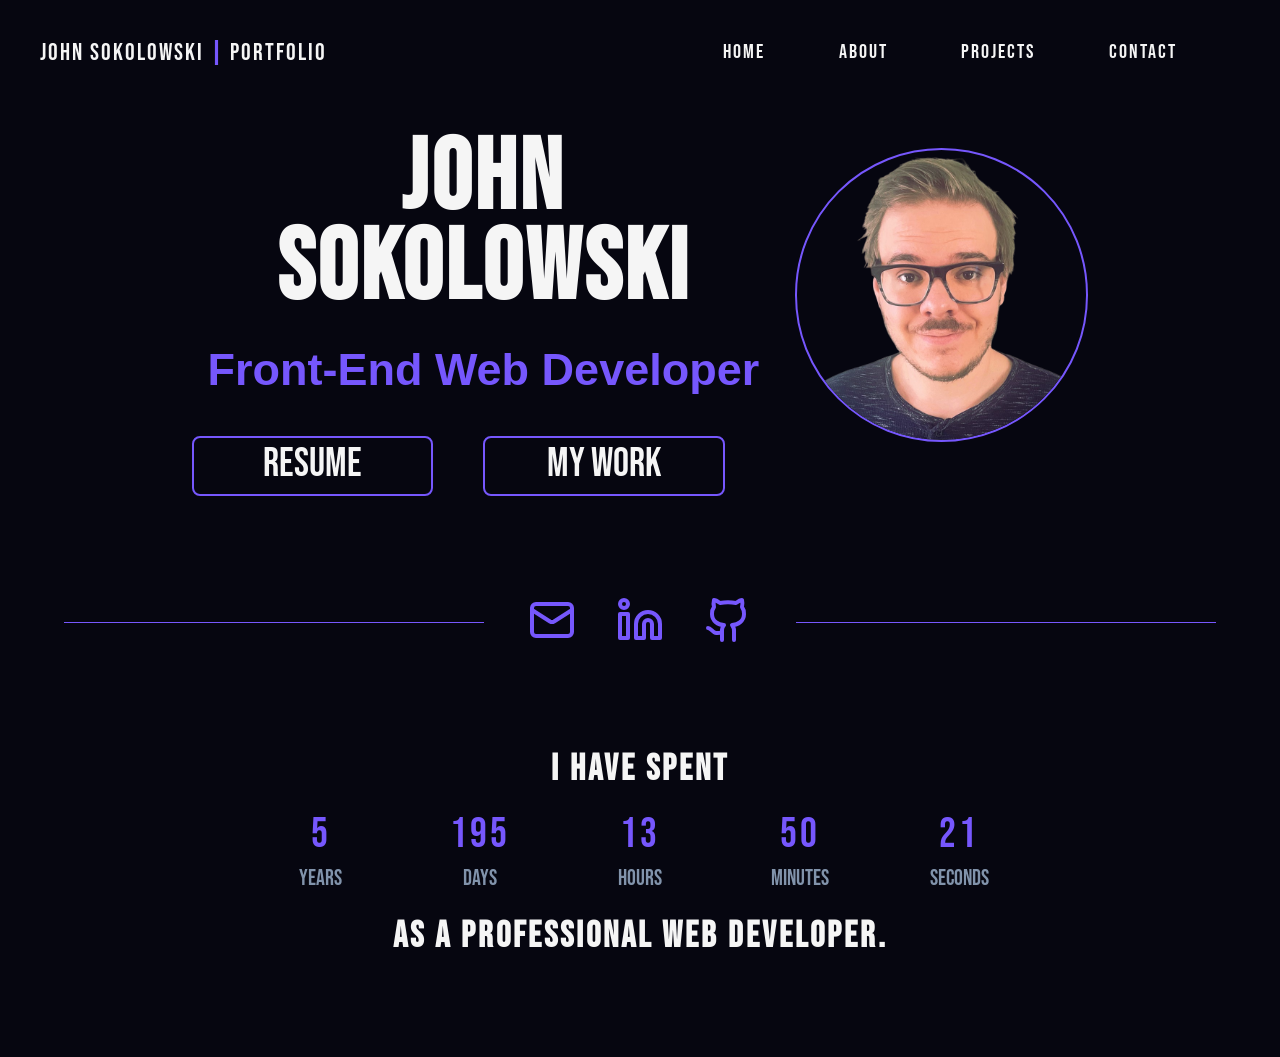
==== commit bc4dd0d8: "update js and Home links to work on Github Pages" ====
--- a/index.html
+++ b/index.html
@@ -22,24 +22,24 @@
     <link
       rel="icon"
       type="image/png"
-      href="/images/favicon-96x96.png"
+      href="./images/favicon-96x96.png"
       sizes="96x96"
     />
-    <link rel="icon" type="image/svg+xml" href="/images/favicon.svg" />
-    <link rel="shortcut icon" href="/images/favicon.ico" />
+    <link rel="icon" type="image/svg+xml" href="./images/favicon.svg" />
+    <link rel="shortcut icon" href="./images/favicon.ico" />
     <link
       rel="apple-touch-icon"
       sizes="180x180"
-      href="/images/apple-touch-icon.png"
+      href="./images/apple-touch-icon.png"
     />
     <meta name="apple-mobile-web-app-title" content="Portfolio" />
-    <link rel="manifest" href="/images/site.webmanifest" />
+    <link rel="manifest" href="./images/site.webmanifest" />
   </head>
 
-  <body>
+  <body data-page="home">
     <header>
       <div class="header-content">
-        <a href="/"
+        <a href="./"
           ><p id="header-name">
             John Sokolowski <span id="header-name-divider">|</span> Portfolio
           </p></a
@@ -53,16 +53,16 @@
           </div>
           <ul class="nav-list">
             <li class="header-list-item">
-              <a class="header-link" href="/">Home</a>
-            </li>
-            <li class="header-list-item">
-              <a class="header-link" href="/about/">About</a>
-            </li>
-            <li class="header-list-item">
-              <a class="header-link" href="/projects/">Projects</a>
-            </li>
-            <li class="header-list-item">
-              <a class="header-link" href="/contact/">Contact</a>
+              <a class="header-link" href="./">Home</a>
+            </li>
+            <li class="header-list-item">
+              <a class="header-link" href="./about/">About</a>
+            </li>
+            <li class="header-list-item">
+              <a class="header-link" href="./projects/">Projects</a>
+            </li>
+            <li class="header-list-item">
+              <a class="header-link" href="./contact/">Contact</a>
             </li>
           </ul>
         </nav>
@@ -70,16 +70,16 @@
       <nav>
         <ul class="mobile-nav nav-list">
           <li class="header-list-item">
-            <a class="header-link" href="/">Home</a>
-          </li>
-          <li class="header-list-item">
-            <a class="header-link" href="/about/">About</a>
-          </li>
-          <li class="header-list-item">
-            <a class="header-link" href="/projects/">Projects</a>
-          </li>
-          <li class="header-list-item">
-            <a class="header-link" href="/contact/">Contact</a>
+            <a class="header-link" href="./">Home</a>
+          </li>
+          <li class="header-list-item">
+            <a class="header-link" href="./about/">About</a>
+          </li>
+          <li class="header-list-item">
+            <a class="header-link" href="./projects/">Projects</a>
+          </li>
+          <li class="header-list-item">
+            <a class="header-link" href="./contact/">Contact</a>
           </li>
         </ul>
       </nav>
@@ -98,7 +98,7 @@
               class="home-button resume"
               ><span>Resume</span></a
             >
-            <a href="/projects/" class="home-button my-work"
+            <a href="./projects/" class="home-button my-work"
               ><span>My Work</span></a
             >
           </div>
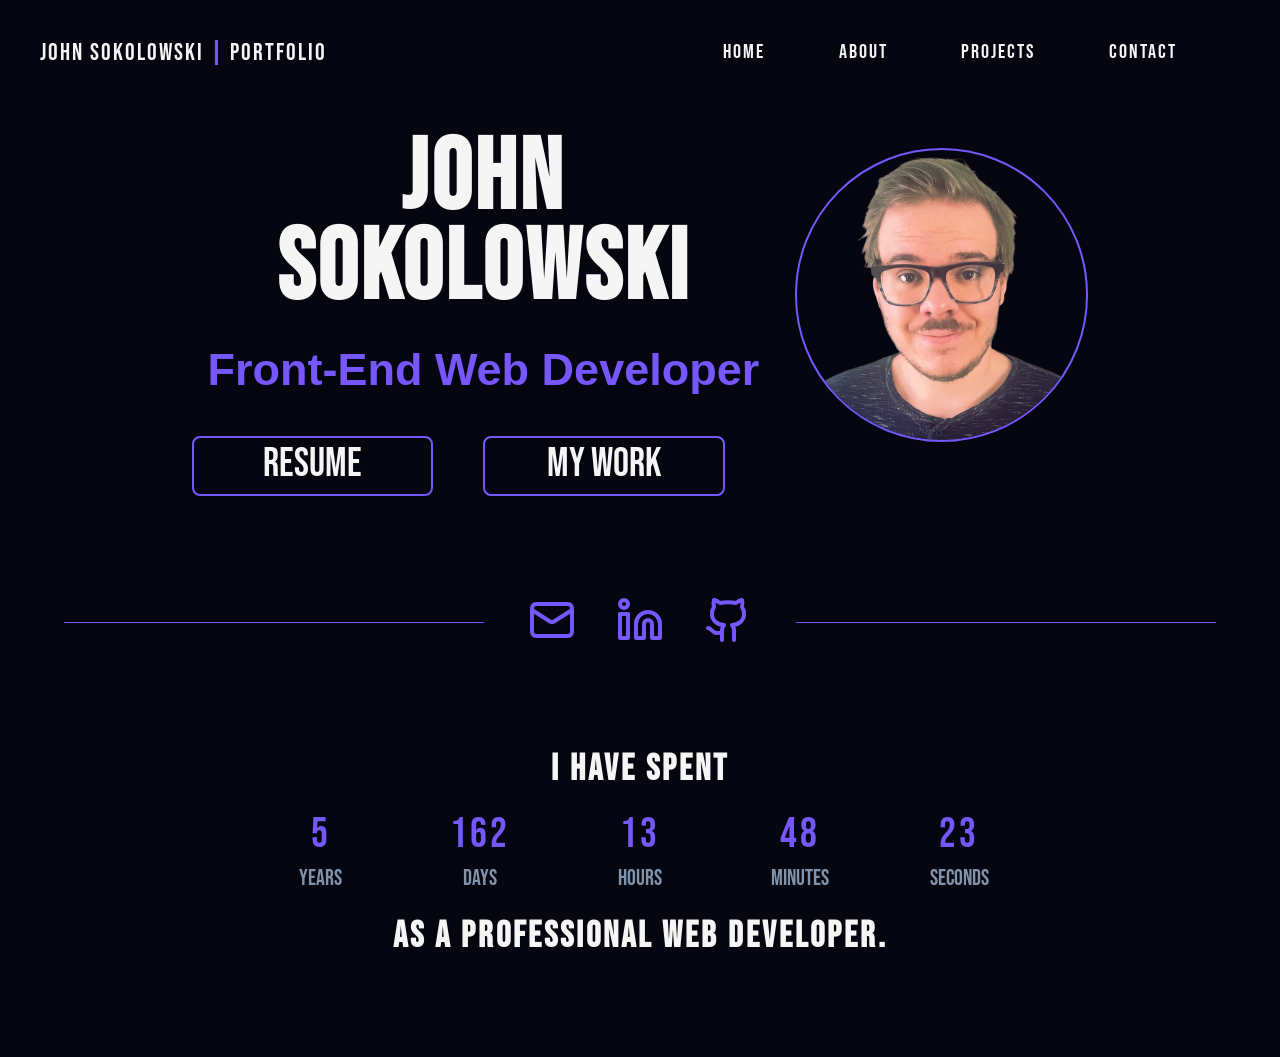
==== commit aaed47f9: "Updated ‘Resume’ button with new resume link" ====
--- a/index.html
+++ b/index.html
@@ -93,7 +93,7 @@
           </h2>
           <div class="button-container">
             <a
-              href="https://drive.google.com/file/d/1Q76J1u1hxGX0HlvngZJJgSnPJRHOSLiy/view"
+              href="https://drive.google.com/file/d/17bVbgzWIQ6fgyxQseZFNQUWCBEGchzN_/view?usp=drivesdk"
               target="_blank"
               class="home-button resume"
               ><span>Resume</span></a
--- a/main.css
+++ b/main.css
@@ -369,7 +369,7 @@
   flex-shrink: 1;
   min-width: 220px;
   display: block;
-  width: 260px;
+  width: 220px;
 }
 
 .my-portrait {
@@ -536,13 +536,13 @@
 }
 
 #about-cert-link {
-  padding-left: 10px;
+  margin-left: 10px;
   color: #7657fd;
   font-size: 20px;
 }
 
 #about-cert-link:hover {
-  text-decoration: underline;
+  border-bottom: 2px solid #7657fd;
 }
 
 .project-title {
